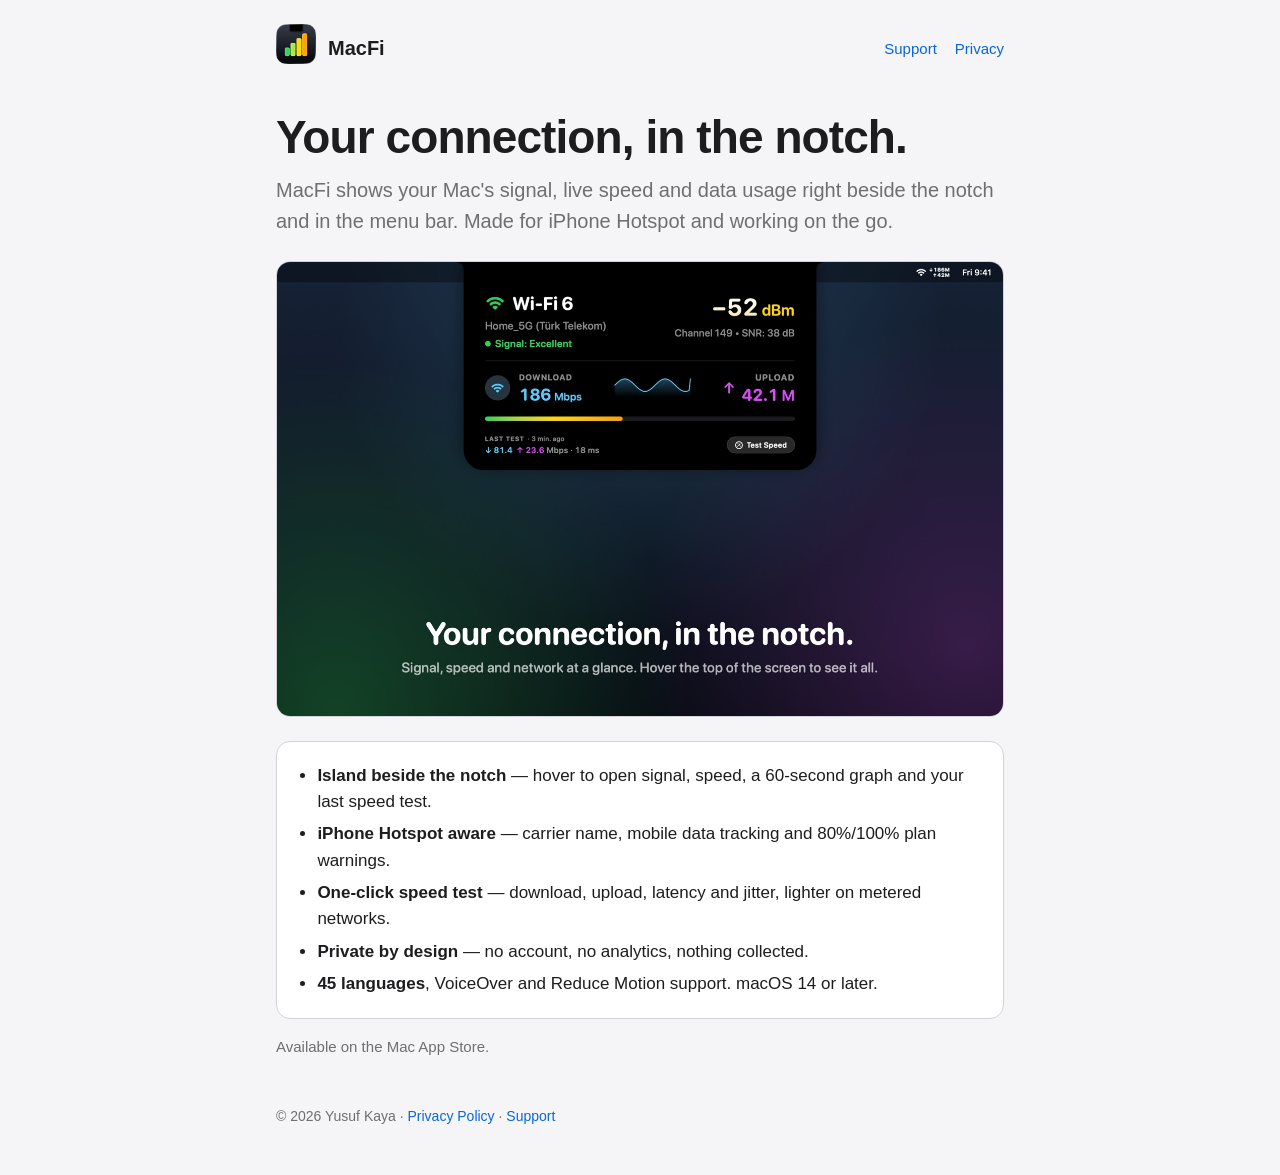
==== index.html @ 8aceda9f "MacFi privacy policy and support site" ====
<!doctype html>
<html lang="en">
<head>
<meta charset="utf-8">
<meta name="viewport" content="width=device-width, initial-scale=1">
<link rel="icon" href="assets/icon.png">
<link rel="stylesheet" href="style.css">
<title>MacFi</title>
<meta name="description" content="Your Mac's connection at a glance — signal, speed and data usage beside the notch.">
</head>
<body>
<header>
  <a href="./"><img src="assets/icon.png" alt=""></a>
  <a class="brand" href="./">MacFi</a>
  <nav><a href="support.html">Support</a><a href="privacy.html">Privacy</a></nav>
</header>
<main>
  <h1>Your connection, in the notch.</h1>
  <p class="lead">MacFi shows your Mac's signal, live speed and data usage right beside the notch and in the menu bar. Made for iPhone Hotspot and working on the go.</p>
  <img class="hero" src="assets/hero.jpg" alt="MacFi's connection card opened from the notch, showing Wi-Fi 6 signal at −52 dBm and 186 Mbps download.">
  <div class="card">
    <ul>
      <li><strong>Island beside the notch</strong> — hover to open signal, speed, a 60-second graph and your last speed test.</li>
      <li><strong>iPhone Hotspot aware</strong> — carrier name, mobile data tracking and 80%/100% plan warnings.</li>
      <li><strong>One-click speed test</strong> — download, upload, latency and jitter, lighter on metered networks.</li>
      <li><strong>Private by design</strong> — no account, no analytics, nothing collected.</li>
      <li><strong>45 languages</strong>, VoiceOver and Reduce Motion support. macOS 14 or later.</li>
    </ul>
  </div>
  <p class="muted">Available on the Mac App Store.</p>
</main>
<footer>© 2026 Yusuf Kaya · <a href="privacy.html">Privacy Policy</a> · <a href="support.html">Support</a></footer>
</body>
</html>
---- style.css ----
:root {
  --bg: #f5f5f7; --surface: #ffffff; --text: #1d1d1f; --muted: #6e6e73; --line: #d2d2d7;
  --accent: #1f9e46; --on-accent: #ffffff; --link: #0a66d6;
  color-scheme: light dark;
}
@media (prefers-color-scheme: dark) {
  :root { --bg: #0b0d12; --surface: #15181f; --text: #f5f5f7; --muted: #a1a1a6; --line: #2a2e37;
          --accent: #30d158; --on-accent: #04210d; --link: #5ac8fa; }
}
* { box-sizing: border-box; }
body { margin: 0; background: var(--bg); color: var(--text);
       font: 17px/1.55 -apple-system, BlinkMacSystemFont, "SF Pro Text", "Segoe UI", Roboto, sans-serif; }
a { color: var(--link); text-decoration: none; }
a:hover { text-decoration: underline; }
header, main, footer { max-width: 760px; margin: 0 auto; padding: 0 16px; }
header { display: flex; align-items: center; gap: 12px; padding-top: 24px; padding-bottom: 8px; }
header img { width: 40px; height: 40px; }
header .brand { font-weight: 700; font-size: 20px; color: var(--text); }
header nav { margin-left: auto; display: flex; gap: 18px; font-size: 15px; }
h1 { font-size: clamp(30px, 6vw, 46px); line-height: 1.1; margin: 32px 0 12px; letter-spacing: -0.02em; }
h2 { font-size: 22px; margin: 36px 0 8px; }
p.lead { font-size: 20px; color: var(--muted); margin: 0 0 24px; }
.hero { width: 100%; height: auto; border-radius: 14px; border: 1px solid var(--line); display: block; margin: 24px 0; }
.card { background: var(--surface); border: 1px solid var(--line); border-radius: 14px; padding: 4px 20px; margin: 16px 0; }
.pill { display: inline-block; background: var(--accent); color: var(--on-accent); font-weight: 600; padding: 10px 18px;
        border-radius: 999px; }
.pill:hover { text-decoration: none; opacity: .9; }
ul { padding-left: 1.2em; }
li { margin: 6px 0; }
.muted { color: var(--muted); font-size: 15px; }
footer { padding-top: 32px; padding-bottom: 48px; color: var(--muted); font-size: 14px; }
@media (max-width: 520px) { header nav { gap: 12px; font-size: 14px; } }
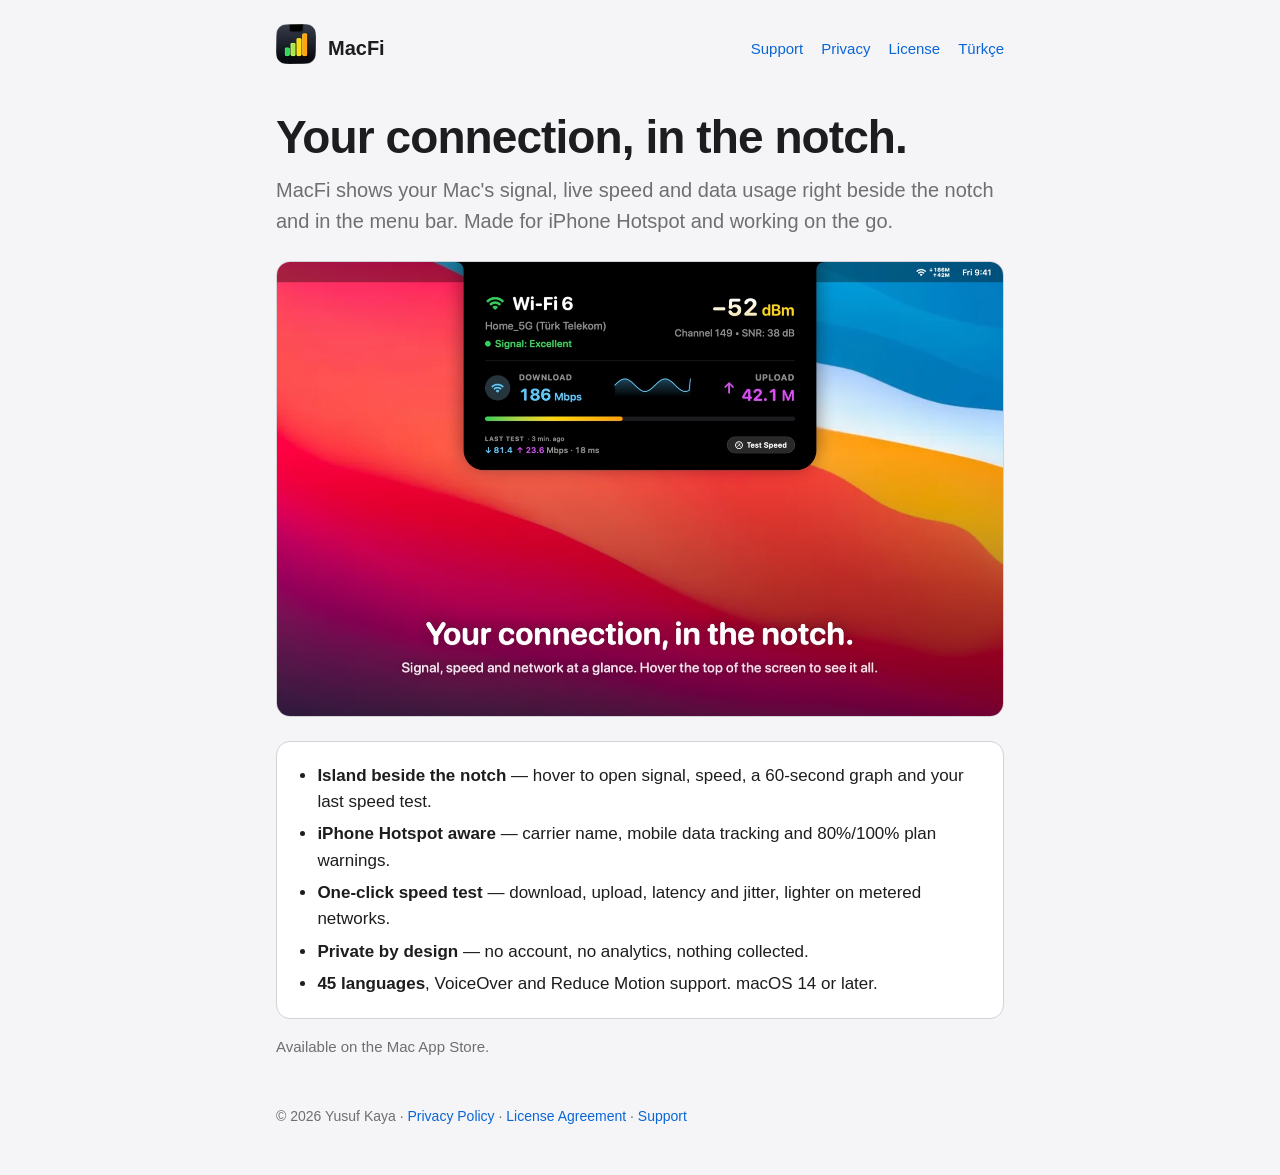
==== commit 766a48eb: "Add license agreement (EN/TR), Turkish privacy, support and home pages; new hero images" ====
--- a/index.html
+++ b/index.html
@@ -12,7 +12,7 @@
 <header>
   <a href="./"><img src="assets/icon.png" alt=""></a>
   <a class="brand" href="./">MacFi</a>
-  <nav><a href="support.html">Support</a><a href="privacy.html">Privacy</a></nav>
+  <nav><a href="support.html">Support</a><a href="privacy.html">Privacy</a><a href="eula.html">License</a><a href="index-tr.html" hreflang="tr">Türkçe</a></nav>
 </header>
 <main>
   <h1>Your connection, in the notch.</h1>
@@ -29,6 +29,6 @@
   </div>
   <p class="muted">Available on the Mac App Store.</p>
 </main>
-<footer>© 2026 Yusuf Kaya · <a href="privacy.html">Privacy Policy</a> · <a href="support.html">Support</a></footer>
+<footer>© 2026 Yusuf Kaya · <a href="privacy.html">Privacy Policy</a> · <a href="eula.html">License Agreement</a> · <a href="support.html">Support</a></footer>
 </body>
 </html>
--- a/style.css
+++ b/style.css
@@ -13,7 +13,7 @@
 a { color: var(--link); text-decoration: none; }
 a:hover { text-decoration: underline; }
 header, main, footer { max-width: 760px; margin: 0 auto; padding: 0 16px; }
-header { display: flex; align-items: center; gap: 12px; padding-top: 24px; padding-bottom: 8px; }
+header { display: flex; flex-wrap: wrap; align-items: center; gap: 12px; padding-top: 24px; padding-bottom: 8px; }
 header img { width: 40px; height: 40px; }
 header .brand { font-weight: 700; font-size: 20px; color: var(--text); }
 header nav { margin-left: auto; display: flex; gap: 18px; font-size: 15px; }
@@ -29,4 +29,4 @@
 li { margin: 6px 0; }
 .muted { color: var(--muted); font-size: 15px; }
 footer { padding-top: 32px; padding-bottom: 48px; color: var(--muted); font-size: 14px; }
-@media (max-width: 520px) { header nav { gap: 12px; font-size: 14px; } }
+@media (max-width: 520px) { header nav { gap: 14px; font-size: 14px; margin-left: 0; width: 100%; } }
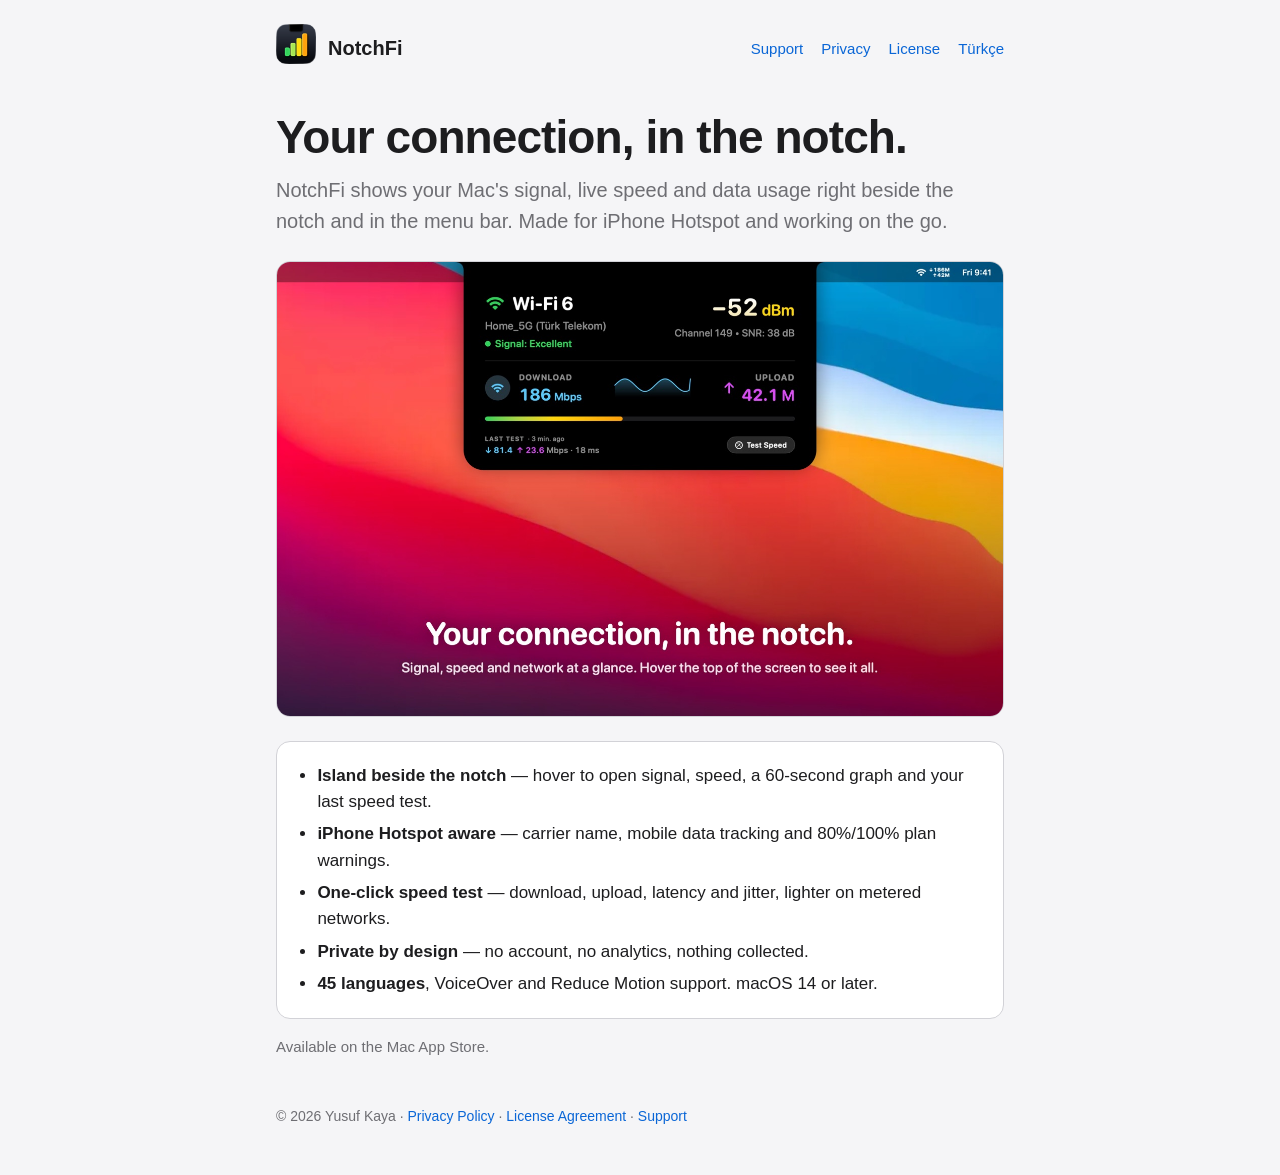
==== commit 60f6e3a0: "Rename app to NotchFi" ====
--- a/index.html
+++ b/index.html
@@ -5,19 +5,19 @@
 <meta name="viewport" content="width=device-width, initial-scale=1">
 <link rel="icon" href="assets/icon.png">
 <link rel="stylesheet" href="style.css">
-<title>MacFi</title>
+<title>NotchFi</title>
 <meta name="description" content="Your Mac's connection at a glance — signal, speed and data usage beside the notch.">
 </head>
 <body>
 <header>
   <a href="./"><img src="assets/icon.png" alt=""></a>
-  <a class="brand" href="./">MacFi</a>
+  <a class="brand" href="./">NotchFi</a>
   <nav><a href="support.html">Support</a><a href="privacy.html">Privacy</a><a href="eula.html">License</a><a href="index-tr.html" hreflang="tr">Türkçe</a></nav>
 </header>
 <main>
   <h1>Your connection, in the notch.</h1>
-  <p class="lead">MacFi shows your Mac's signal, live speed and data usage right beside the notch and in the menu bar. Made for iPhone Hotspot and working on the go.</p>
-  <img class="hero" src="assets/hero.jpg" alt="MacFi's connection card opened from the notch, showing Wi-Fi 6 signal at −52 dBm and 186 Mbps download.">
+  <p class="lead">NotchFi shows your Mac's signal, live speed and data usage right beside the notch and in the menu bar. Made for iPhone Hotspot and working on the go.</p>
+  <img class="hero" src="assets/hero.jpg" alt="NotchFi's connection card opened from the notch, showing Wi-Fi 6 signal at −52 dBm and 186 Mbps download.">
   <div class="card">
     <ul>
       <li><strong>Island beside the notch</strong> — hover to open signal, speed, a 60-second graph and your last speed test.</li>
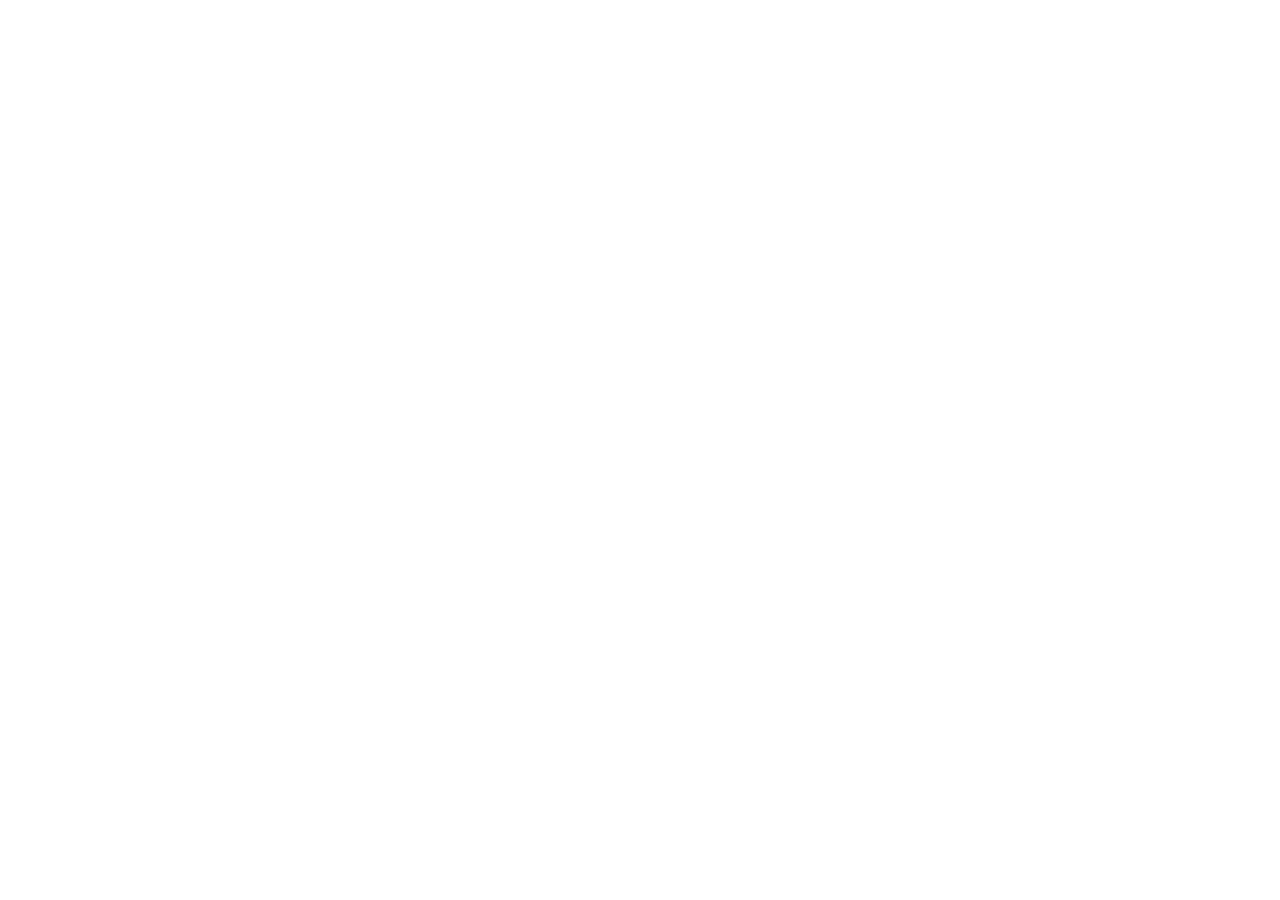
==== commit 481562fb: "Redirect to notchfi-site" ====
--- a/index.html
+++ b/index.html
@@ -1,34 +1,7 @@
 <!doctype html>
-<html lang="en">
-<head>
-<meta charset="utf-8">
-<meta name="viewport" content="width=device-width, initial-scale=1">
-<link rel="icon" href="assets/icon.png">
-<link rel="stylesheet" href="style.css">
-<title>NotchFi</title>
-<meta name="description" content="Your Mac's connection at a glance — signal, speed and data usage beside the notch.">
-</head>
-<body>
-<header>
-  <a href="./"><img src="assets/icon.png" alt=""></a>
-  <a class="brand" href="./">NotchFi</a>
-  <nav><a href="support.html">Support</a><a href="privacy.html">Privacy</a><a href="eula.html">License</a><a href="index-tr.html" hreflang="tr">Türkçe</a></nav>
-</header>
-<main>
-  <h1>Your connection, in the notch.</h1>
-  <p class="lead">NotchFi shows your Mac's signal, live speed and data usage right beside the notch and in the menu bar. Made for iPhone Hotspot and working on the go.</p>
-  <img class="hero" src="assets/hero.jpg" alt="NotchFi's connection card opened from the notch, showing Wi-Fi 6 signal at −52 dBm and 186 Mbps download.">
-  <div class="card">
-    <ul>
-      <li><strong>Island beside the notch</strong> — hover to open signal, speed, a 60-second graph and your last speed test.</li>
-      <li><strong>iPhone Hotspot aware</strong> — carrier name, mobile data tracking and 80%/100% plan warnings.</li>
-      <li><strong>One-click speed test</strong> — download, upload, latency and jitter, lighter on metered networks.</li>
-      <li><strong>Private by design</strong> — no account, no analytics, nothing collected.</li>
-      <li><strong>45 languages</strong>, VoiceOver and Reduce Motion support. macOS 14 or later.</li>
-    </ul>
-  </div>
-  <p class="muted">Available on the Mac App Store.</p>
-</main>
-<footer>© 2026 Yusuf Kaya · <a href="privacy.html">Privacy Policy</a> · <a href="eula.html">License Agreement</a> · <a href="support.html">Support</a></footer>
-</body>
-</html>
+<html lang="en"><head><meta charset="utf-8">
+<title>NotchFi has moved</title>
+<meta http-equiv="refresh" content="0; url=https://yusufkaia.tech/notchfi-site/">
+<link rel="canonical" href="https://yusufkaia.tech/notchfi-site/">
+<script>location.replace("https://yusufkaia.tech/notchfi-site/" + location.hash);</script>
+</head><body><p>NotchFi's site has moved to <a href="https://yusufkaia.tech/notchfi-site/">https://yusufkaia.tech/notchfi-site/</a>.</p></body></html>
